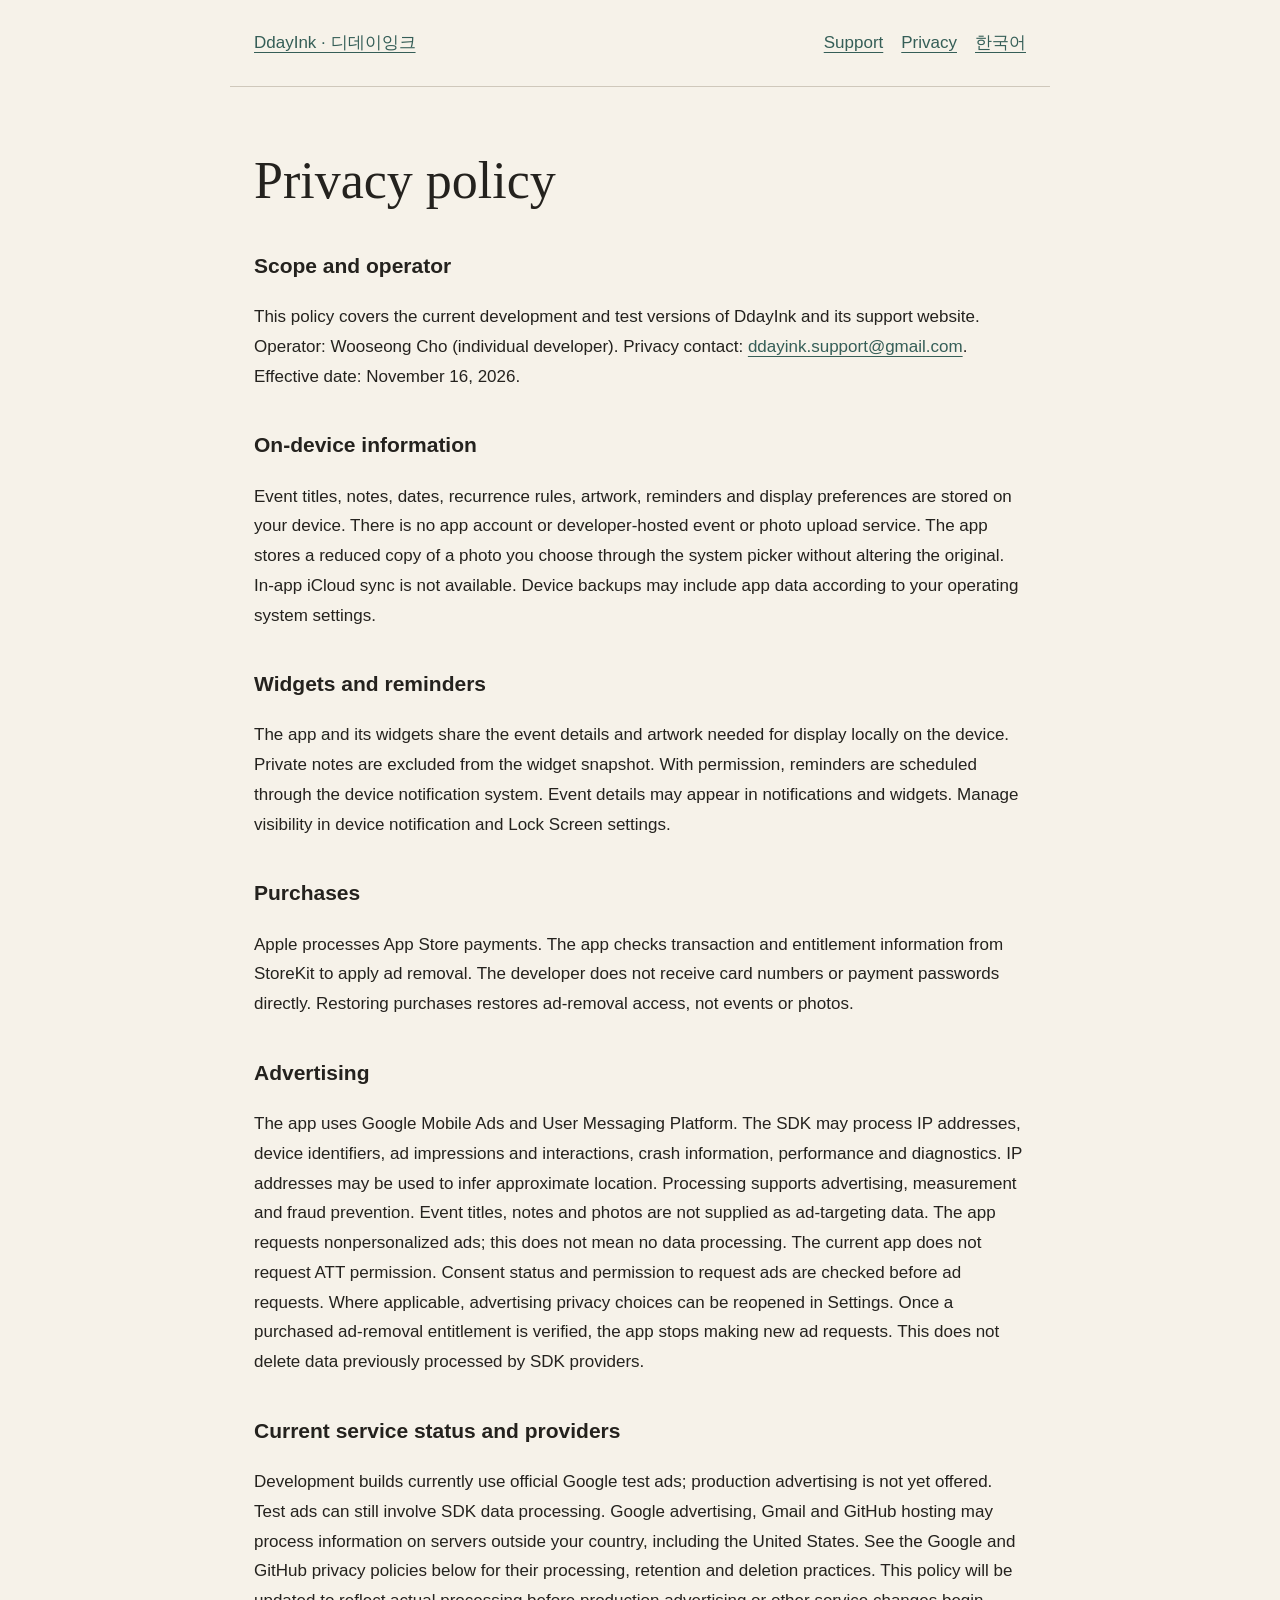
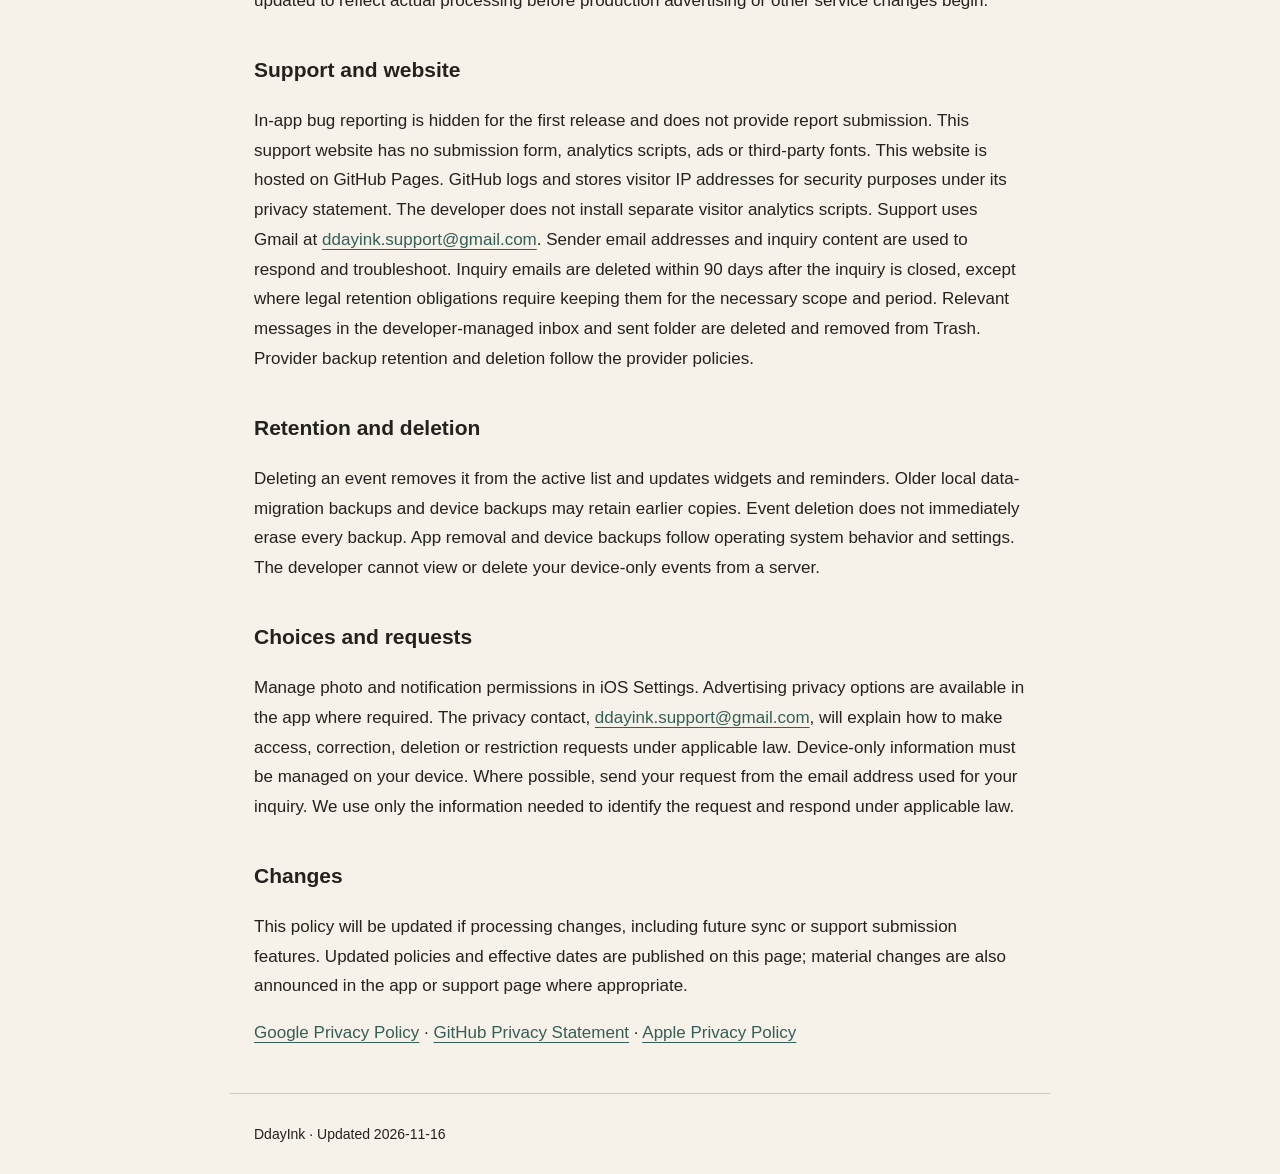
==== privacy-en.html @ 284a309b "Publish DdayInk support and privacy pages" ====
<!doctype html><html lang="en"><head><meta charset="utf-8"><meta name="viewport" content="width=device-width, initial-scale=1"><title>Privacy policy · DdayInk</title><link rel="stylesheet" href="style.css"></head><body><a class="skip" href="#content">Skip to content</a><header><a href="index.html">DdayInk · 디데이잉크</a><nav aria-label="Navigation"><a href="support-en.html">Support</a><a href="privacy-en.html">Privacy</a><a href="support.html" lang="ko">한국어</a></nav></header><main id="content"><h1>Privacy policy</h1><section><h2>Scope and operator</h2><p>This policy covers the current development and test versions of DdayInk and its support website. Operator: Wooseong Cho (individual developer). Privacy contact: <a href="mailto:ddayink.support@gmail.com">ddayink.support@gmail.com</a>. Effective date: November 16, 2026.</p></section><section><h2>On-device information</h2><p>Event titles, notes, dates, recurrence rules, artwork, reminders and display preferences are stored on your device. There is no app account or developer-hosted event or photo upload service. The app stores a reduced copy of a photo you choose through the system picker without altering the original. In-app iCloud sync is not available. Device backups may include app data according to your operating system settings.</p></section><section><h2>Widgets and reminders</h2><p>The app and its widgets share the event details and artwork needed for display locally on the device. Private notes are excluded from the widget snapshot. With permission, reminders are scheduled through the device notification system. Event details may appear in notifications and widgets. Manage visibility in device notification and Lock Screen settings.</p></section><section><h2>Purchases</h2><p>Apple processes App Store payments. The app checks transaction and entitlement information from StoreKit to apply ad removal. The developer does not receive card numbers or payment passwords directly. Restoring purchases restores ad-removal access, not events or photos.</p></section><section><h2>Advertising</h2><p>The app uses Google Mobile Ads and User Messaging Platform. The SDK may process IP addresses, device identifiers, ad impressions and interactions, crash information, performance and diagnostics. IP addresses may be used to infer approximate location. Processing supports advertising, measurement and fraud prevention. Event titles, notes and photos are not supplied as ad-targeting data. The app requests nonpersonalized ads; this does not mean no data processing. The current app does not request ATT permission. Consent status and permission to request ads are checked before ad requests. Where applicable, advertising privacy choices can be reopened in Settings. Once a purchased ad-removal entitlement is verified, the app stops making new ad requests. This does not delete data previously processed by SDK providers.</p></section><section><h2>Current service status and providers</h2><p>Development builds currently use official Google test ads; production advertising is not yet offered. Test ads can still involve SDK data processing. Google advertising, Gmail and GitHub hosting may process information on servers outside your country, including the United States. See the Google and GitHub privacy policies below for their processing, retention and deletion practices. This policy will be updated to reflect actual processing before production advertising or other service changes begin.</p></section><section><h2>Support and website</h2><p>In-app bug reporting is hidden for the first release and does not provide report submission. This support website has no submission form, analytics scripts, ads or third-party fonts. This website is hosted on GitHub Pages. GitHub logs and stores visitor IP addresses for security purposes under its privacy statement. The developer does not install separate visitor analytics scripts. Support uses Gmail at <a href="mailto:ddayink.support@gmail.com">ddayink.support@gmail.com</a>. Sender email addresses and inquiry content are used to respond and troubleshoot. Inquiry emails are deleted within 90 days after the inquiry is closed, except where legal retention obligations require keeping them for the necessary scope and period. Relevant messages in the developer-managed inbox and sent folder are deleted and removed from Trash. Provider backup retention and deletion follow the provider policies.</p></section><section><h2>Retention and deletion</h2><p>Deleting an event removes it from the active list and updates widgets and reminders. Older local data-migration backups and device backups may retain earlier copies. Event deletion does not immediately erase every backup. App removal and device backups follow operating system behavior and settings. The developer cannot view or delete your device-only events from a server.</p></section><section><h2>Choices and requests</h2><p>Manage photo and notification permissions in iOS Settings. Advertising privacy options are available in the app where required. The privacy contact, <a href="mailto:ddayink.support@gmail.com">ddayink.support@gmail.com</a>, will explain how to make access, correction, deletion or restriction requests under applicable law. Device-only information must be managed on your device. Where possible, send your request from the email address used for your inquiry. We use only the information needed to identify the request and respond under applicable law.</p></section><section><h2>Changes</h2><p>This policy will be updated if processing changes, including future sync or support submission features. Updated policies and effective dates are published on this page; material changes are also announced in the app or support page where appropriate.</p></section><p><a href="https://policies.google.com/privacy">Google Privacy Policy</a> · <a href="https://docs.github.com/en/site-policy/privacy-policies/github-general-privacy-statement">GitHub Privacy Statement</a> · <a href="https://www.apple.com/legal/privacy/">Apple Privacy Policy</a></p></main><footer>DdayInk · Updated 2026-11-16</footer></body></html>
---- style.css ----
*{box-sizing:border-box}body{margin:0;background:#f6f2e9;color:#24221e;font:17px/1.75 -apple-system,BlinkMacSystemFont,"Segoe UI",sans-serif}main,header,footer{max-width:820px;margin:auto;padding:28px 24px}header{border-bottom:1px solid #cfc8bb;display:flex;justify-content:space-between;gap:20px;flex-wrap:wrap}a{color:#355e57;text-underline-offset:4px}h1{font-family:Georgia,serif;font-size:clamp(32px,6vw,52px);line-height:1.2;font-weight:500}h2{font-size:21px;margin-top:36px}nav{display:flex;gap:18px;flex-wrap:wrap}.draft{border-left:3px solid #a66042;padding:12px 18px;background:#eee5d7}details{border-bottom:1px solid #cfc8bb;padding:19px 0}summary{font-weight:600;cursor:pointer}footer{font-size:14px;border-top:1px solid #cfc8bb}.skip{position:absolute;left:-9999px}.skip:focus{left:12px;background:white;padding:12px}a:focus-visible,summary:focus-visible{outline:3px solid #a66042;outline-offset:5px}@media(prefers-color-scheme:dark){body{background:#201f1c;color:#eee9df}a{color:#a7cec2}.draft{background:#343027}header,footer,details{border-color:#514d43}}
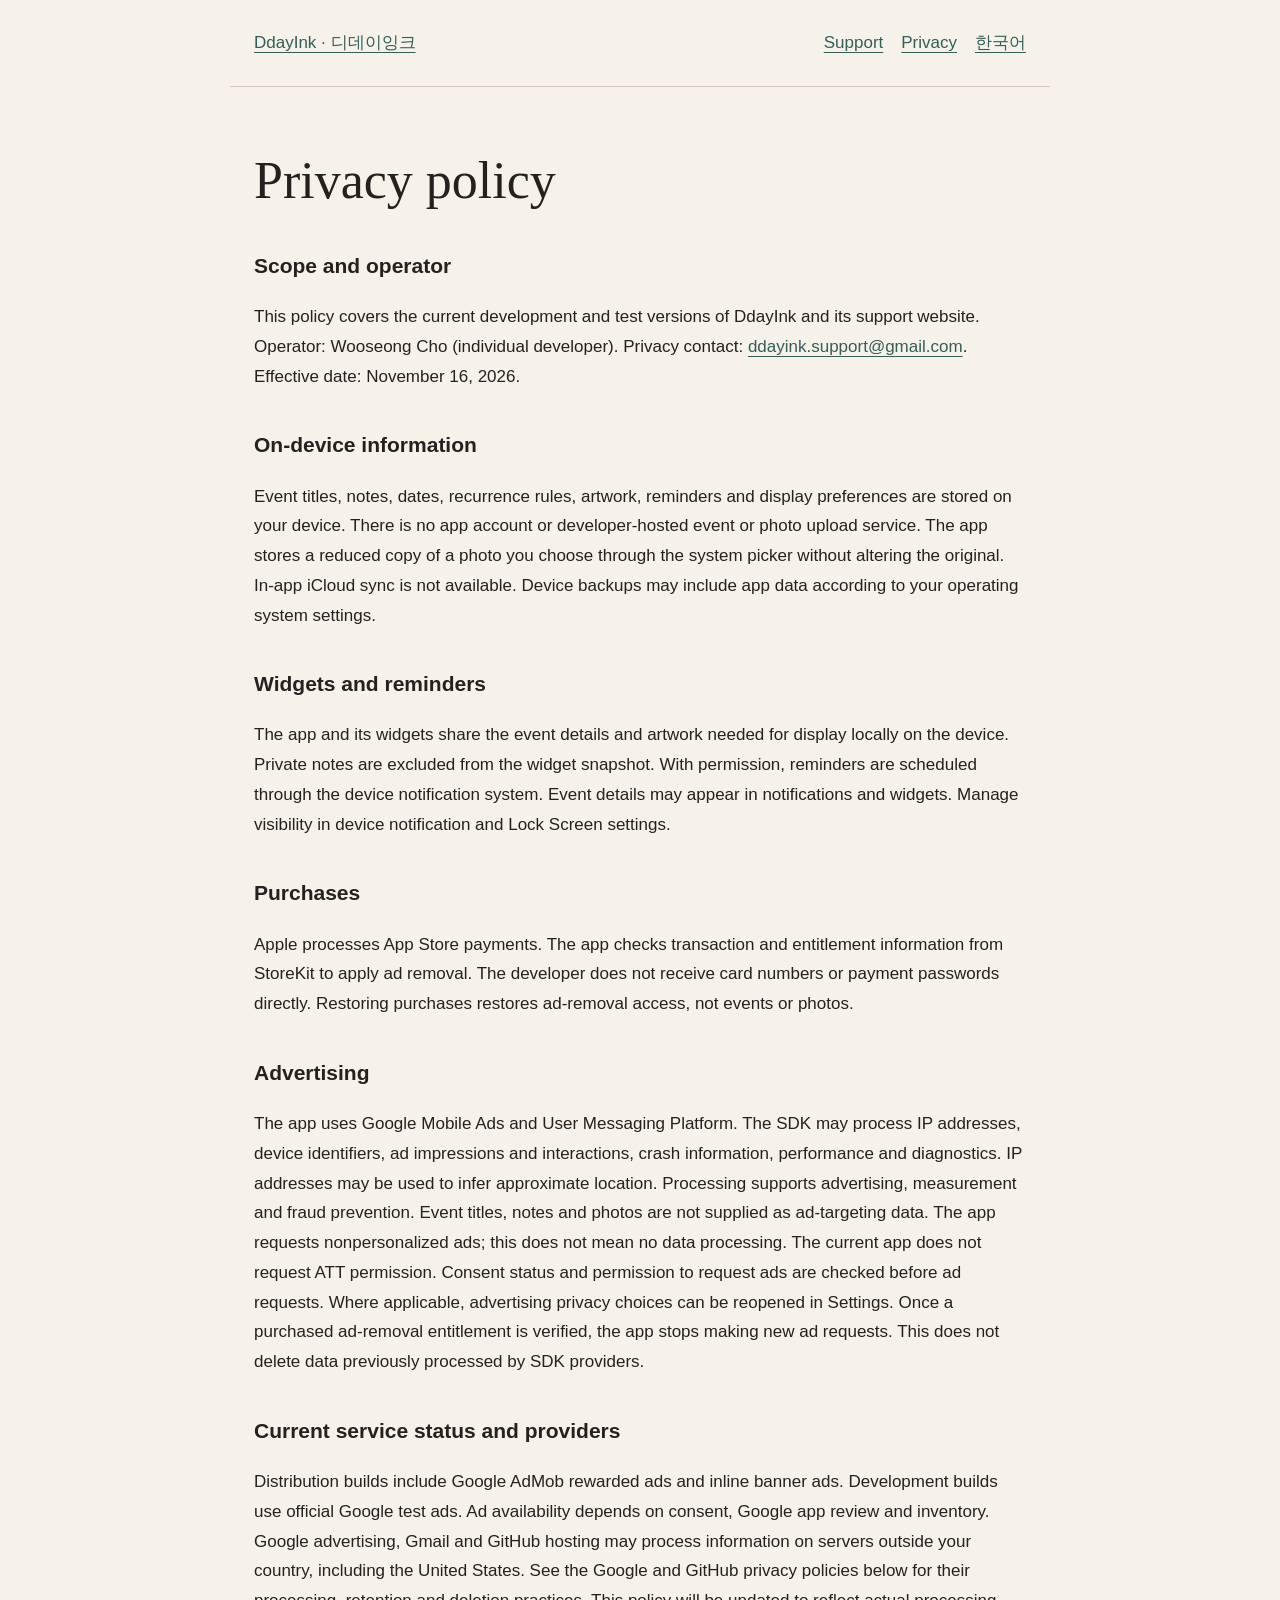
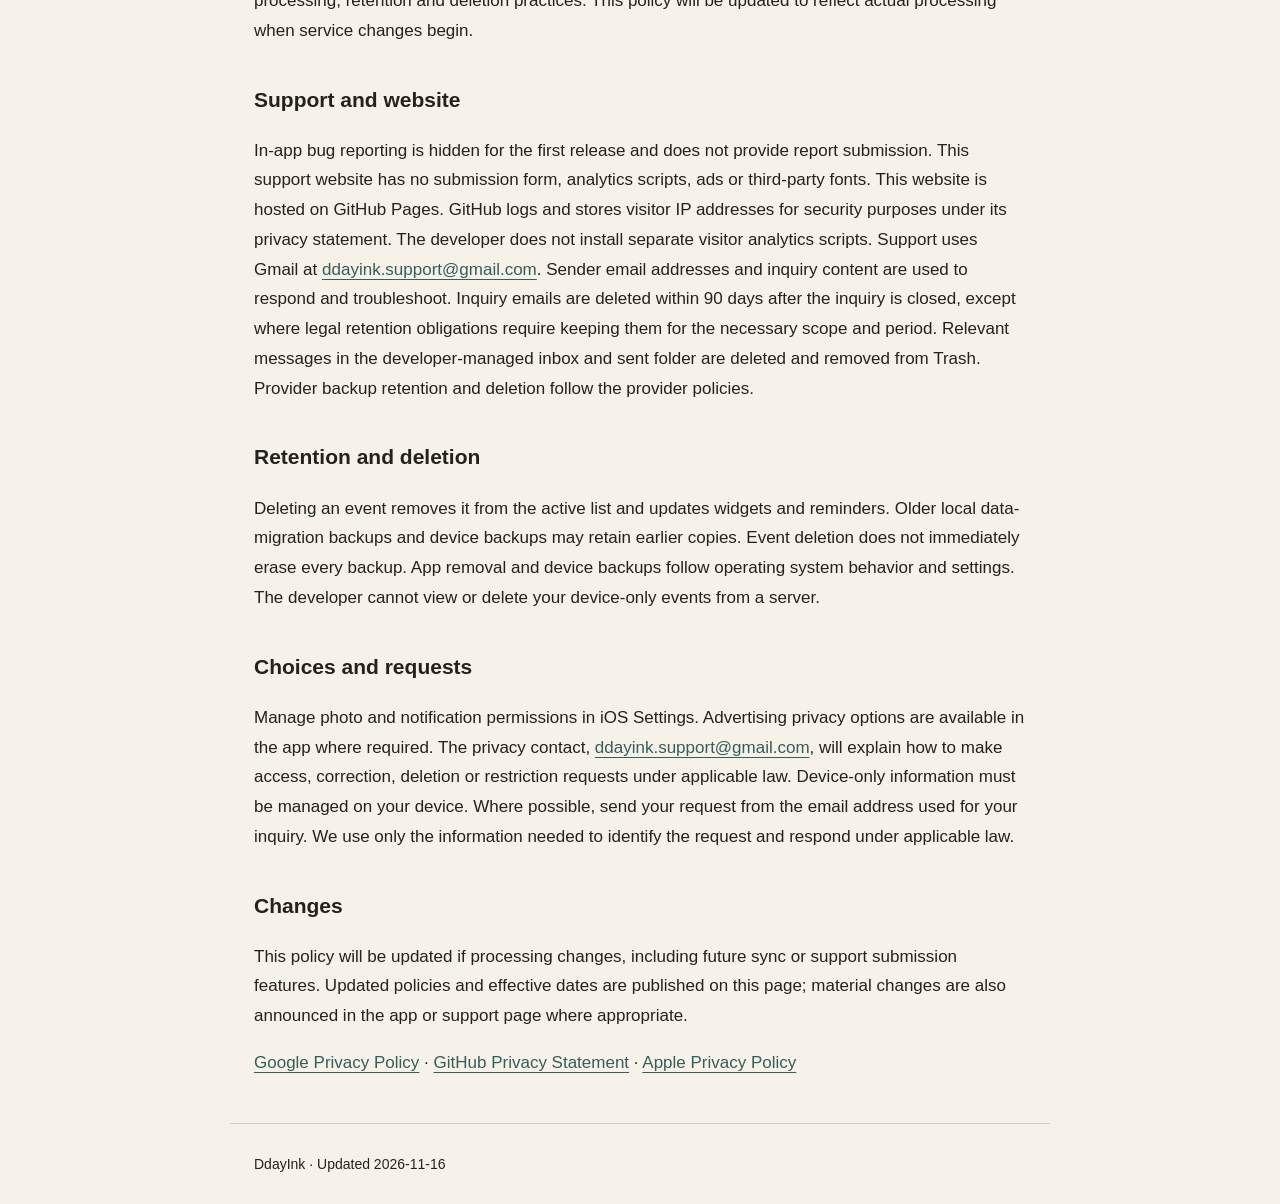
==== commit 0c4b01dd: "Publish AdMob authorization and release privacy policy" ====
--- a/privacy-en.html
+++ b/privacy-en.html
@@ -1 +1 @@
-<!doctype html><html lang="en"><head><meta charset="utf-8"><meta name="viewport" content="width=device-width, initial-scale=1"><title>Privacy policy · DdayInk</title><link rel="stylesheet" href="style.css"></head><body><a class="skip" href="#content">Skip to content</a><header><a href="index.html">DdayInk · 디데이잉크</a><nav aria-label="Navigation"><a href="support-en.html">Support</a><a href="privacy-en.html">Privacy</a><a href="support.html" lang="ko">한국어</a></nav></header><main id="content"><h1>Privacy policy</h1><section><h2>Scope and operator</h2><p>This policy covers the current development and test versions of DdayInk and its support website. Operator: Wooseong Cho (individual developer). Privacy contact: <a href="mailto:ddayink.support@gmail.com">ddayink.support@gmail.com</a>. Effective date: November 16, 2026.</p></section><section><h2>On-device information</h2><p>Event titles, notes, dates, recurrence rules, artwork, reminders and display preferences are stored on your device. There is no app account or developer-hosted event or photo upload service. The app stores a reduced copy of a photo you choose through the system picker without altering the original. In-app iCloud sync is not available. Device backups may include app data according to your operating system settings.</p></section><section><h2>Widgets and reminders</h2><p>The app and its widgets share the event details and artwork needed for display locally on the device. Private notes are excluded from the widget snapshot. With permission, reminders are scheduled through the device notification system. Event details may appear in notifications and widgets. Manage visibility in device notification and Lock Screen settings.</p></section><section><h2>Purchases</h2><p>Apple processes App Store payments. The app checks transaction and entitlement information from StoreKit to apply ad removal. The developer does not receive card numbers or payment passwords directly. Restoring purchases restores ad-removal access, not events or photos.</p></section><section><h2>Advertising</h2><p>The app uses Google Mobile Ads and User Messaging Platform. The SDK may process IP addresses, device identifiers, ad impressions and interactions, crash information, performance and diagnostics. IP addresses may be used to infer approximate location. Processing supports advertising, measurement and fraud prevention. Event titles, notes and photos are not supplied as ad-targeting data. The app requests nonpersonalized ads; this does not mean no data processing. The current app does not request ATT permission. Consent status and permission to request ads are checked before ad requests. Where applicable, advertising privacy choices can be reopened in Settings. Once a purchased ad-removal entitlement is verified, the app stops making new ad requests. This does not delete data previously processed by SDK providers.</p></section><section><h2>Current service status and providers</h2><p>Development builds currently use official Google test ads; production advertising is not yet offered. Test ads can still involve SDK data processing. Google advertising, Gmail and GitHub hosting may process information on servers outside your country, including the United States. See the Google and GitHub privacy policies below for their processing, retention and deletion practices. This policy will be updated to reflect actual processing before production advertising or other service changes begin.</p></section><section><h2>Support and website</h2><p>In-app bug reporting is hidden for the first release and does not provide report submission. This support website has no submission form, analytics scripts, ads or third-party fonts. This website is hosted on GitHub Pages. GitHub logs and stores visitor IP addresses for security purposes under its privacy statement. The developer does not install separate visitor analytics scripts. Support uses Gmail at <a href="mailto:ddayink.support@gmail.com">ddayink.support@gmail.com</a>. Sender email addresses and inquiry content are used to respond and troubleshoot. Inquiry emails are deleted within 90 days after the inquiry is closed, except where legal retention obligations require keeping them for the necessary scope and period. Relevant messages in the developer-managed inbox and sent folder are deleted and removed from Trash. Provider backup retention and deletion follow the provider policies.</p></section><section><h2>Retention and deletion</h2><p>Deleting an event removes it from the active list and updates widgets and reminders. Older local data-migration backups and device backups may retain earlier copies. Event deletion does not immediately erase every backup. App removal and device backups follow operating system behavior and settings. The developer cannot view or delete your device-only events from a server.</p></section><section><h2>Choices and requests</h2><p>Manage photo and notification permissions in iOS Settings. Advertising privacy options are available in the app where required. The privacy contact, <a href="mailto:ddayink.support@gmail.com">ddayink.support@gmail.com</a>, will explain how to make access, correction, deletion or restriction requests under applicable law. Device-only information must be managed on your device. Where possible, send your request from the email address used for your inquiry. We use only the information needed to identify the request and respond under applicable law.</p></section><section><h2>Changes</h2><p>This policy will be updated if processing changes, including future sync or support submission features. Updated policies and effective dates are published on this page; material changes are also announced in the app or support page where appropriate.</p></section><p><a href="https://policies.google.com/privacy">Google Privacy Policy</a> · <a href="https://docs.github.com/en/site-policy/privacy-policies/github-general-privacy-statement">GitHub Privacy Statement</a> · <a href="https://www.apple.com/legal/privacy/">Apple Privacy Policy</a></p></main><footer>DdayInk · Updated 2026-11-16</footer></body></html>+<!doctype html><html lang="en"><head><meta charset="utf-8"><meta name="viewport" content="width=device-width, initial-scale=1"><title>Privacy policy · DdayInk</title><link rel="stylesheet" href="style.css"></head><body><a class="skip" href="#content">Skip to content</a><header><a href="index.html">DdayInk · 디데이잉크</a><nav aria-label="Navigation"><a href="support-en.html">Support</a><a href="privacy-en.html">Privacy</a><a href="support.html" lang="ko">한국어</a></nav></header><main id="content"><h1>Privacy policy</h1><section><h2>Scope and operator</h2><p>This policy covers the current development and test versions of DdayInk and its support website. Operator: Wooseong Cho (individual developer). Privacy contact: <a href="mailto:ddayink.support@gmail.com">ddayink.support@gmail.com</a>. Effective date: November 16, 2026.</p></section><section><h2>On-device information</h2><p>Event titles, notes, dates, recurrence rules, artwork, reminders and display preferences are stored on your device. There is no app account or developer-hosted event or photo upload service. The app stores a reduced copy of a photo you choose through the system picker without altering the original. In-app iCloud sync is not available. Device backups may include app data according to your operating system settings.</p></section><section><h2>Widgets and reminders</h2><p>The app and its widgets share the event details and artwork needed for display locally on the device. Private notes are excluded from the widget snapshot. With permission, reminders are scheduled through the device notification system. Event details may appear in notifications and widgets. Manage visibility in device notification and Lock Screen settings.</p></section><section><h2>Purchases</h2><p>Apple processes App Store payments. The app checks transaction and entitlement information from StoreKit to apply ad removal. The developer does not receive card numbers or payment passwords directly. Restoring purchases restores ad-removal access, not events or photos.</p></section><section><h2>Advertising</h2><p>The app uses Google Mobile Ads and User Messaging Platform. The SDK may process IP addresses, device identifiers, ad impressions and interactions, crash information, performance and diagnostics. IP addresses may be used to infer approximate location. Processing supports advertising, measurement and fraud prevention. Event titles, notes and photos are not supplied as ad-targeting data. The app requests nonpersonalized ads; this does not mean no data processing. The current app does not request ATT permission. Consent status and permission to request ads are checked before ad requests. Where applicable, advertising privacy choices can be reopened in Settings. Once a purchased ad-removal entitlement is verified, the app stops making new ad requests. This does not delete data previously processed by SDK providers.</p></section><section><h2>Current service status and providers</h2><p>Distribution builds include Google AdMob rewarded ads and inline banner ads. Development builds use official Google test ads. Ad availability depends on consent, Google app review and inventory. Google advertising, Gmail and GitHub hosting may process information on servers outside your country, including the United States. See the Google and GitHub privacy policies below for their processing, retention and deletion practices. This policy will be updated to reflect actual processing when service changes begin.</p></section><section><h2>Support and website</h2><p>In-app bug reporting is hidden for the first release and does not provide report submission. This support website has no submission form, analytics scripts, ads or third-party fonts. This website is hosted on GitHub Pages. GitHub logs and stores visitor IP addresses for security purposes under its privacy statement. The developer does not install separate visitor analytics scripts. Support uses Gmail at <a href="mailto:ddayink.support@gmail.com">ddayink.support@gmail.com</a>. Sender email addresses and inquiry content are used to respond and troubleshoot. Inquiry emails are deleted within 90 days after the inquiry is closed, except where legal retention obligations require keeping them for the necessary scope and period. Relevant messages in the developer-managed inbox and sent folder are deleted and removed from Trash. Provider backup retention and deletion follow the provider policies.</p></section><section><h2>Retention and deletion</h2><p>Deleting an event removes it from the active list and updates widgets and reminders. Older local data-migration backups and device backups may retain earlier copies. Event deletion does not immediately erase every backup. App removal and device backups follow operating system behavior and settings. The developer cannot view or delete your device-only events from a server.</p></section><section><h2>Choices and requests</h2><p>Manage photo and notification permissions in iOS Settings. Advertising privacy options are available in the app where required. The privacy contact, <a href="mailto:ddayink.support@gmail.com">ddayink.support@gmail.com</a>, will explain how to make access, correction, deletion or restriction requests under applicable law. Device-only information must be managed on your device. Where possible, send your request from the email address used for your inquiry. We use only the information needed to identify the request and respond under applicable law.</p></section><section><h2>Changes</h2><p>This policy will be updated if processing changes, including future sync or support submission features. Updated policies and effective dates are published on this page; material changes are also announced in the app or support page where appropriate.</p></section><p><a href="https://policies.google.com/privacy">Google Privacy Policy</a> · <a href="https://docs.github.com/en/site-policy/privacy-policies/github-general-privacy-statement">GitHub Privacy Statement</a> · <a href="https://www.apple.com/legal/privacy/">Apple Privacy Policy</a></p></main><footer>DdayInk · Updated 2026-11-16</footer></body></html>
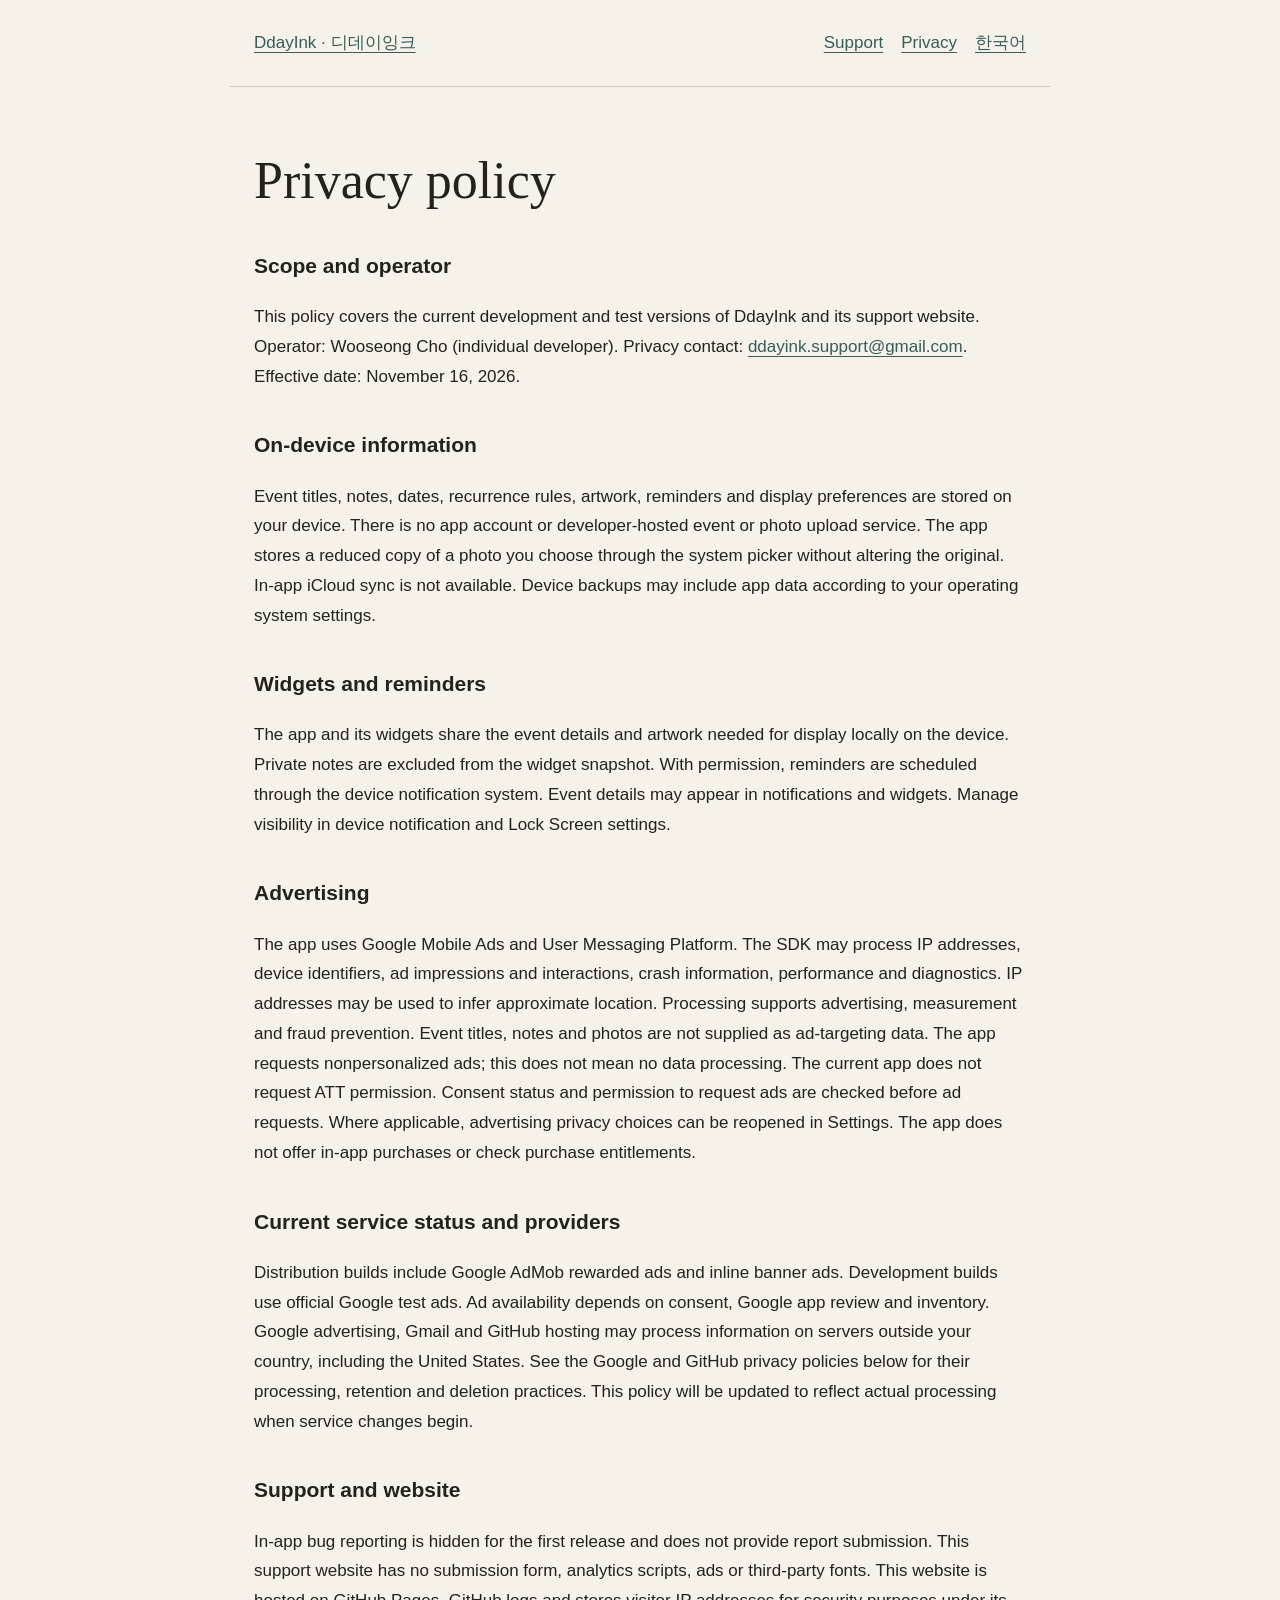
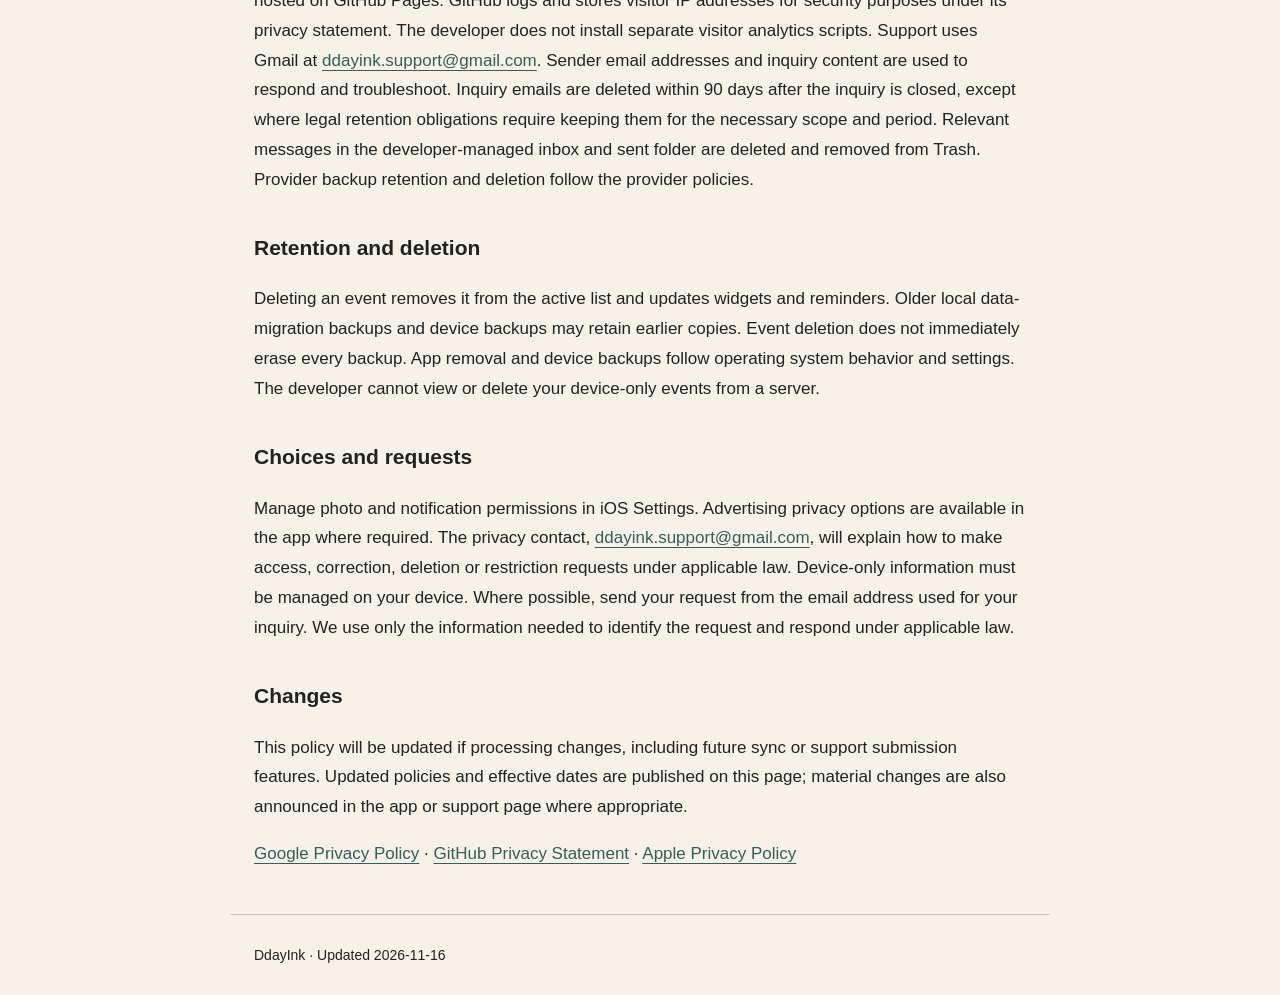
==== commit ea5df6da: "Update ad publisher and ads-only support policy" ====
--- a/privacy-en.html
+++ b/privacy-en.html
@@ -1 +1 @@
-<!doctype html><html lang="en"><head><meta charset="utf-8"><meta name="viewport" content="width=device-width, initial-scale=1"><title>Privacy policy · DdayInk</title><link rel="stylesheet" href="style.css"></head><body><a class="skip" href="#content">Skip to content</a><header><a href="index.html">DdayInk · 디데이잉크</a><nav aria-label="Navigation"><a href="support-en.html">Support</a><a href="privacy-en.html">Privacy</a><a href="support.html" lang="ko">한국어</a></nav></header><main id="content"><h1>Privacy policy</h1><section><h2>Scope and operator</h2><p>This policy covers the current development and test versions of DdayInk and its support website. Operator: Wooseong Cho (individual developer). Privacy contact: <a href="mailto:ddayink.support@gmail.com">ddayink.support@gmail.com</a>. Effective date: November 16, 2026.</p></section><section><h2>On-device information</h2><p>Event titles, notes, dates, recurrence rules, artwork, reminders and display preferences are stored on your device. There is no app account or developer-hosted event or photo upload service. The app stores a reduced copy of a photo you choose through the system picker without altering the original. In-app iCloud sync is not available. Device backups may include app data according to your operating system settings.</p></section><section><h2>Widgets and reminders</h2><p>The app and its widgets share the event details and artwork needed for display locally on the device. Private notes are excluded from the widget snapshot. With permission, reminders are scheduled through the device notification system. Event details may appear in notifications and widgets. Manage visibility in device notification and Lock Screen settings.</p></section><section><h2>Purchases</h2><p>Apple processes App Store payments. The app checks transaction and entitlement information from StoreKit to apply ad removal. The developer does not receive card numbers or payment passwords directly. Restoring purchases restores ad-removal access, not events or photos.</p></section><section><h2>Advertising</h2><p>The app uses Google Mobile Ads and User Messaging Platform. The SDK may process IP addresses, device identifiers, ad impressions and interactions, crash information, performance and diagnostics. IP addresses may be used to infer approximate location. Processing supports advertising, measurement and fraud prevention. Event titles, notes and photos are not supplied as ad-targeting data. The app requests nonpersonalized ads; this does not mean no data processing. The current app does not request ATT permission. Consent status and permission to request ads are checked before ad requests. Where applicable, advertising privacy choices can be reopened in Settings. Once a purchased ad-removal entitlement is verified, the app stops making new ad requests. This does not delete data previously processed by SDK providers.</p></section><section><h2>Current service status and providers</h2><p>Distribution builds include Google AdMob rewarded ads and inline banner ads. Development builds use official Google test ads. Ad availability depends on consent, Google app review and inventory. Google advertising, Gmail and GitHub hosting may process information on servers outside your country, including the United States. See the Google and GitHub privacy policies below for their processing, retention and deletion practices. This policy will be updated to reflect actual processing when service changes begin.</p></section><section><h2>Support and website</h2><p>In-app bug reporting is hidden for the first release and does not provide report submission. This support website has no submission form, analytics scripts, ads or third-party fonts. This website is hosted on GitHub Pages. GitHub logs and stores visitor IP addresses for security purposes under its privacy statement. The developer does not install separate visitor analytics scripts. Support uses Gmail at <a href="mailto:ddayink.support@gmail.com">ddayink.support@gmail.com</a>. Sender email addresses and inquiry content are used to respond and troubleshoot. Inquiry emails are deleted within 90 days after the inquiry is closed, except where legal retention obligations require keeping them for the necessary scope and period. Relevant messages in the developer-managed inbox and sent folder are deleted and removed from Trash. Provider backup retention and deletion follow the provider policies.</p></section><section><h2>Retention and deletion</h2><p>Deleting an event removes it from the active list and updates widgets and reminders. Older local data-migration backups and device backups may retain earlier copies. Event deletion does not immediately erase every backup. App removal and device backups follow operating system behavior and settings. The developer cannot view or delete your device-only events from a server.</p></section><section><h2>Choices and requests</h2><p>Manage photo and notification permissions in iOS Settings. Advertising privacy options are available in the app where required. The privacy contact, <a href="mailto:ddayink.support@gmail.com">ddayink.support@gmail.com</a>, will explain how to make access, correction, deletion or restriction requests under applicable law. Device-only information must be managed on your device. Where possible, send your request from the email address used for your inquiry. We use only the information needed to identify the request and respond under applicable law.</p></section><section><h2>Changes</h2><p>This policy will be updated if processing changes, including future sync or support submission features. Updated policies and effective dates are published on this page; material changes are also announced in the app or support page where appropriate.</p></section><p><a href="https://policies.google.com/privacy">Google Privacy Policy</a> · <a href="https://docs.github.com/en/site-policy/privacy-policies/github-general-privacy-statement">GitHub Privacy Statement</a> · <a href="https://www.apple.com/legal/privacy/">Apple Privacy Policy</a></p></main><footer>DdayInk · Updated 2026-11-16</footer></body></html>+<!doctype html><html lang="en"><head><meta charset="utf-8"><meta name="viewport" content="width=device-width, initial-scale=1"><title>Privacy policy · DdayInk</title><link rel="stylesheet" href="style.css"></head><body><a class="skip" href="#content">Skip to content</a><header><a href="index.html">DdayInk · 디데이잉크</a><nav aria-label="Navigation"><a href="support-en.html">Support</a><a href="privacy-en.html">Privacy</a><a href="support.html" lang="ko">한국어</a></nav></header><main id="content"><h1>Privacy policy</h1><section><h2>Scope and operator</h2><p>This policy covers the current development and test versions of DdayInk and its support website. Operator: Wooseong Cho (individual developer). Privacy contact: <a href="mailto:ddayink.support@gmail.com">ddayink.support@gmail.com</a>. Effective date: November 16, 2026.</p></section><section><h2>On-device information</h2><p>Event titles, notes, dates, recurrence rules, artwork, reminders and display preferences are stored on your device. There is no app account or developer-hosted event or photo upload service. The app stores a reduced copy of a photo you choose through the system picker without altering the original. In-app iCloud sync is not available. Device backups may include app data according to your operating system settings.</p></section><section><h2>Widgets and reminders</h2><p>The app and its widgets share the event details and artwork needed for display locally on the device. Private notes are excluded from the widget snapshot. With permission, reminders are scheduled through the device notification system. Event details may appear in notifications and widgets. Manage visibility in device notification and Lock Screen settings.</p></section><section><h2>Advertising</h2><p>The app uses Google Mobile Ads and User Messaging Platform. The SDK may process IP addresses, device identifiers, ad impressions and interactions, crash information, performance and diagnostics. IP addresses may be used to infer approximate location. Processing supports advertising, measurement and fraud prevention. Event titles, notes and photos are not supplied as ad-targeting data. The app requests nonpersonalized ads; this does not mean no data processing. The current app does not request ATT permission. Consent status and permission to request ads are checked before ad requests. Where applicable, advertising privacy choices can be reopened in Settings. The app does not offer in-app purchases or check purchase entitlements.</p></section><section><h2>Current service status and providers</h2><p>Distribution builds include Google AdMob rewarded ads and inline banner ads. Development builds use official Google test ads. Ad availability depends on consent, Google app review and inventory. Google advertising, Gmail and GitHub hosting may process information on servers outside your country, including the United States. See the Google and GitHub privacy policies below for their processing, retention and deletion practices. This policy will be updated to reflect actual processing when service changes begin.</p></section><section><h2>Support and website</h2><p>In-app bug reporting is hidden for the first release and does not provide report submission. This support website has no submission form, analytics scripts, ads or third-party fonts. This website is hosted on GitHub Pages. GitHub logs and stores visitor IP addresses for security purposes under its privacy statement. The developer does not install separate visitor analytics scripts. Support uses Gmail at <a href="mailto:ddayink.support@gmail.com">ddayink.support@gmail.com</a>. Sender email addresses and inquiry content are used to respond and troubleshoot. Inquiry emails are deleted within 90 days after the inquiry is closed, except where legal retention obligations require keeping them for the necessary scope and period. Relevant messages in the developer-managed inbox and sent folder are deleted and removed from Trash. Provider backup retention and deletion follow the provider policies.</p></section><section><h2>Retention and deletion</h2><p>Deleting an event removes it from the active list and updates widgets and reminders. Older local data-migration backups and device backups may retain earlier copies. Event deletion does not immediately erase every backup. App removal and device backups follow operating system behavior and settings. The developer cannot view or delete your device-only events from a server.</p></section><section><h2>Choices and requests</h2><p>Manage photo and notification permissions in iOS Settings. Advertising privacy options are available in the app where required. The privacy contact, <a href="mailto:ddayink.support@gmail.com">ddayink.support@gmail.com</a>, will explain how to make access, correction, deletion or restriction requests under applicable law. Device-only information must be managed on your device. Where possible, send your request from the email address used for your inquiry. We use only the information needed to identify the request and respond under applicable law.</p></section><section><h2>Changes</h2><p>This policy will be updated if processing changes, including future sync or support submission features. Updated policies and effective dates are published on this page; material changes are also announced in the app or support page where appropriate.</p></section><p><a href="https://policies.google.com/privacy">Google Privacy Policy</a> · <a href="https://docs.github.com/en/site-policy/privacy-policies/github-general-privacy-statement">GitHub Privacy Statement</a> · <a href="https://www.apple.com/legal/privacy/">Apple Privacy Policy</a></p></main><footer>DdayInk · Updated 2026-11-16</footer></body></html>
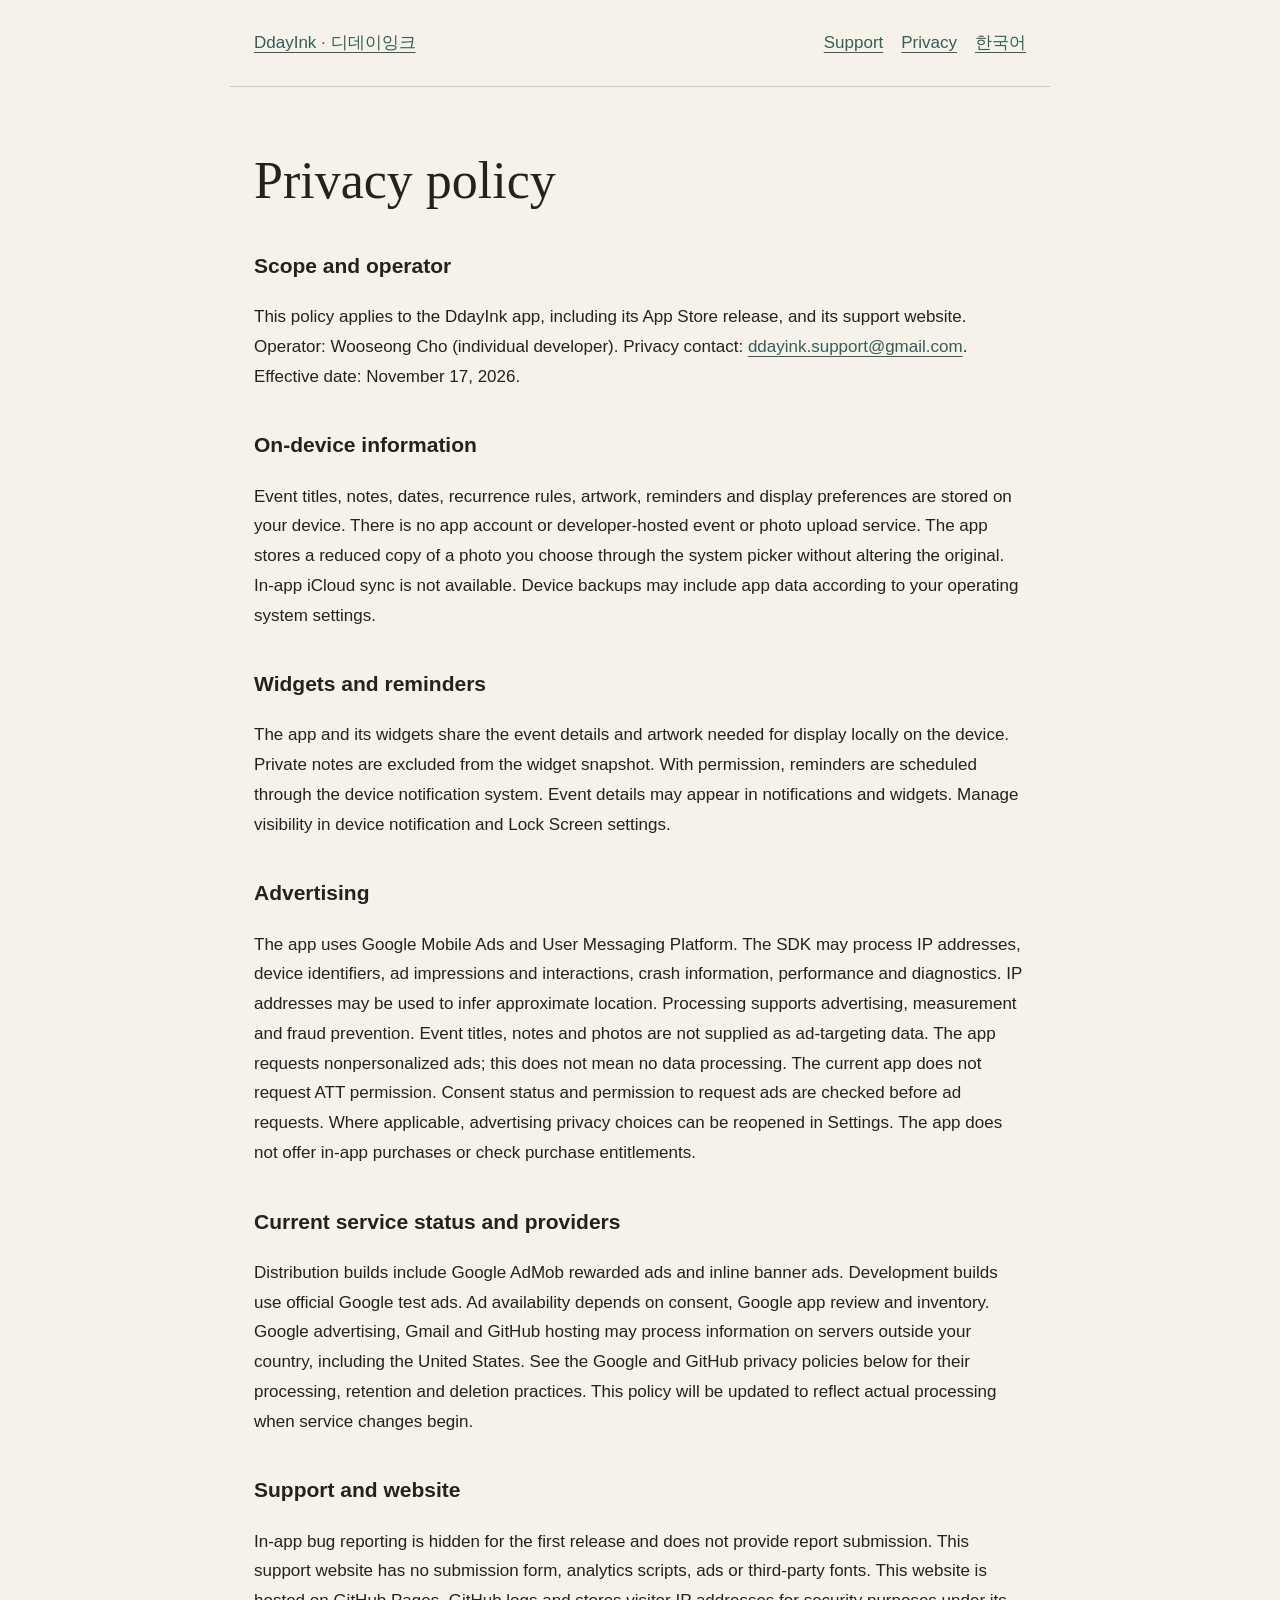
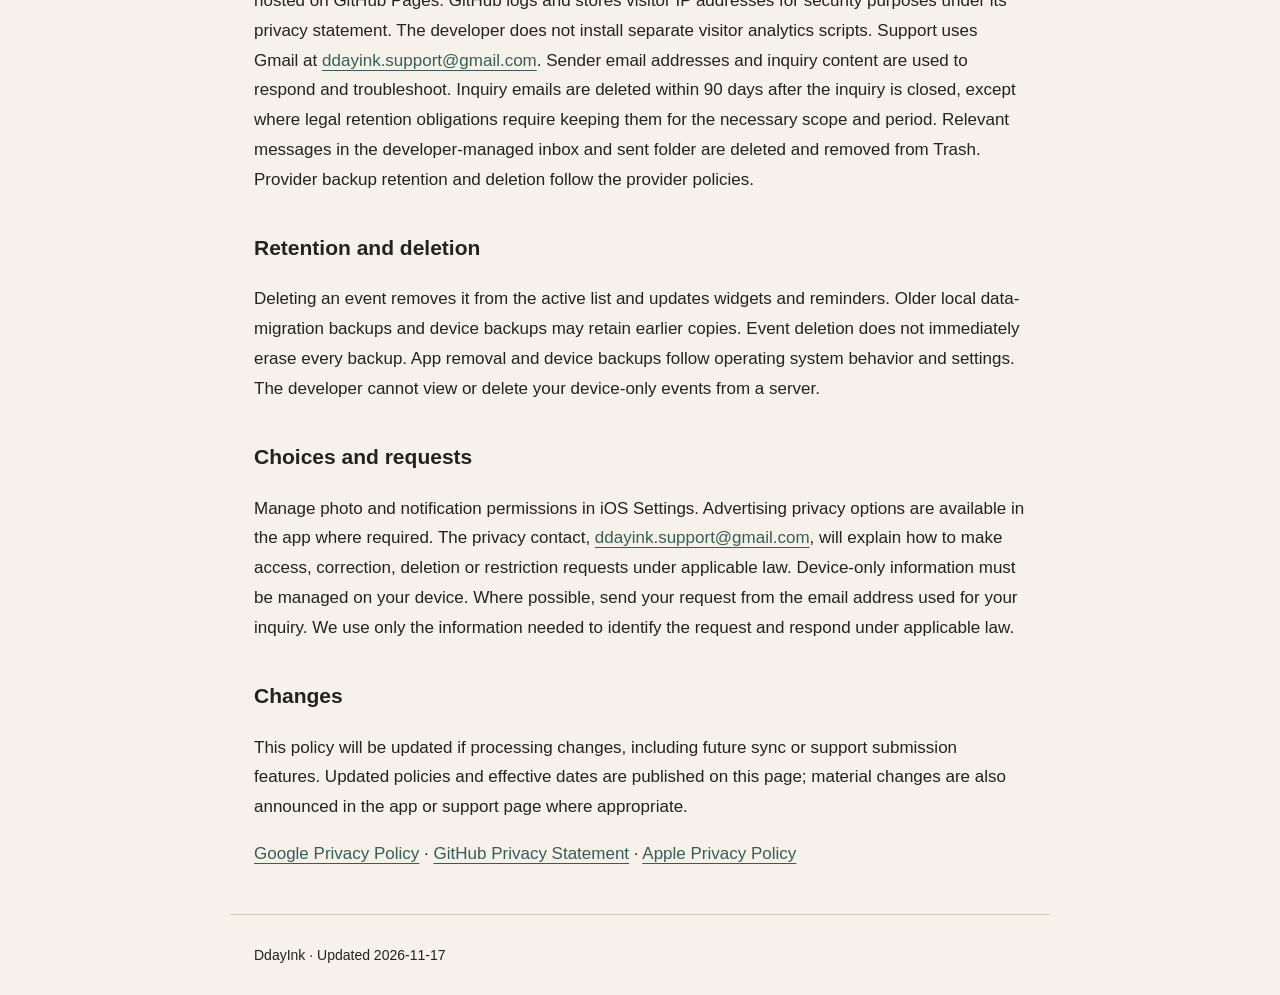
==== commit 7bbb2c2c: "Clarify English privacy policy scope for App Store release" ====
--- a/privacy-en.html
+++ b/privacy-en.html
@@ -1 +1 @@
-<!doctype html><html lang="en"><head><meta charset="utf-8"><meta name="viewport" content="width=device-width, initial-scale=1"><title>Privacy policy · DdayInk</title><link rel="stylesheet" href="style.css"></head><body><a class="skip" href="#content">Skip to content</a><header><a href="index.html">DdayInk · 디데이잉크</a><nav aria-label="Navigation"><a href="support-en.html">Support</a><a href="privacy-en.html">Privacy</a><a href="support.html" lang="ko">한국어</a></nav></header><main id="content"><h1>Privacy policy</h1><section><h2>Scope and operator</h2><p>This policy covers the current development and test versions of DdayInk and its support website. Operator: Wooseong Cho (individual developer). Privacy contact: <a href="mailto:ddayink.support@gmail.com">ddayink.support@gmail.com</a>. Effective date: November 16, 2026.</p></section><section><h2>On-device information</h2><p>Event titles, notes, dates, recurrence rules, artwork, reminders and display preferences are stored on your device. There is no app account or developer-hosted event or photo upload service. The app stores a reduced copy of a photo you choose through the system picker without altering the original. In-app iCloud sync is not available. Device backups may include app data according to your operating system settings.</p></section><section><h2>Widgets and reminders</h2><p>The app and its widgets share the event details and artwork needed for display locally on the device. Private notes are excluded from the widget snapshot. With permission, reminders are scheduled through the device notification system. Event details may appear in notifications and widgets. Manage visibility in device notification and Lock Screen settings.</p></section><section><h2>Advertising</h2><p>The app uses Google Mobile Ads and User Messaging Platform. The SDK may process IP addresses, device identifiers, ad impressions and interactions, crash information, performance and diagnostics. IP addresses may be used to infer approximate location. Processing supports advertising, measurement and fraud prevention. Event titles, notes and photos are not supplied as ad-targeting data. The app requests nonpersonalized ads; this does not mean no data processing. The current app does not request ATT permission. Consent status and permission to request ads are checked before ad requests. Where applicable, advertising privacy choices can be reopened in Settings. The app does not offer in-app purchases or check purchase entitlements.</p></section><section><h2>Current service status and providers</h2><p>Distribution builds include Google AdMob rewarded ads and inline banner ads. Development builds use official Google test ads. Ad availability depends on consent, Google app review and inventory. Google advertising, Gmail and GitHub hosting may process information on servers outside your country, including the United States. See the Google and GitHub privacy policies below for their processing, retention and deletion practices. This policy will be updated to reflect actual processing when service changes begin.</p></section><section><h2>Support and website</h2><p>In-app bug reporting is hidden for the first release and does not provide report submission. This support website has no submission form, analytics scripts, ads or third-party fonts. This website is hosted on GitHub Pages. GitHub logs and stores visitor IP addresses for security purposes under its privacy statement. The developer does not install separate visitor analytics scripts. Support uses Gmail at <a href="mailto:ddayink.support@gmail.com">ddayink.support@gmail.com</a>. Sender email addresses and inquiry content are used to respond and troubleshoot. Inquiry emails are deleted within 90 days after the inquiry is closed, except where legal retention obligations require keeping them for the necessary scope and period. Relevant messages in the developer-managed inbox and sent folder are deleted and removed from Trash. Provider backup retention and deletion follow the provider policies.</p></section><section><h2>Retention and deletion</h2><p>Deleting an event removes it from the active list and updates widgets and reminders. Older local data-migration backups and device backups may retain earlier copies. Event deletion does not immediately erase every backup. App removal and device backups follow operating system behavior and settings. The developer cannot view or delete your device-only events from a server.</p></section><section><h2>Choices and requests</h2><p>Manage photo and notification permissions in iOS Settings. Advertising privacy options are available in the app where required. The privacy contact, <a href="mailto:ddayink.support@gmail.com">ddayink.support@gmail.com</a>, will explain how to make access, correction, deletion or restriction requests under applicable law. Device-only information must be managed on your device. Where possible, send your request from the email address used for your inquiry. We use only the information needed to identify the request and respond under applicable law.</p></section><section><h2>Changes</h2><p>This policy will be updated if processing changes, including future sync or support submission features. Updated policies and effective dates are published on this page; material changes are also announced in the app or support page where appropriate.</p></section><p><a href="https://policies.google.com/privacy">Google Privacy Policy</a> · <a href="https://docs.github.com/en/site-policy/privacy-policies/github-general-privacy-statement">GitHub Privacy Statement</a> · <a href="https://www.apple.com/legal/privacy/">Apple Privacy Policy</a></p></main><footer>DdayInk · Updated 2026-11-16</footer></body></html>+<!doctype html><html lang="en"><head><meta charset="utf-8"><meta name="viewport" content="width=device-width, initial-scale=1"><title>Privacy policy · DdayInk</title><link rel="stylesheet" href="style.css"></head><body><a class="skip" href="#content">Skip to content</a><header><a href="index.html">DdayInk · 디데이잉크</a><nav aria-label="Navigation"><a href="support-en.html">Support</a><a href="privacy-en.html">Privacy</a><a href="support.html" lang="ko">한국어</a></nav></header><main id="content"><h1>Privacy policy</h1><section><h2>Scope and operator</h2><p>This policy applies to the DdayInk app, including its App Store release, and its support website. Operator: Wooseong Cho (individual developer). Privacy contact: <a href="mailto:ddayink.support@gmail.com">ddayink.support@gmail.com</a>. Effective date: November 17, 2026.</p></section><section><h2>On-device information</h2><p>Event titles, notes, dates, recurrence rules, artwork, reminders and display preferences are stored on your device. There is no app account or developer-hosted event or photo upload service. The app stores a reduced copy of a photo you choose through the system picker without altering the original. In-app iCloud sync is not available. Device backups may include app data according to your operating system settings.</p></section><section><h2>Widgets and reminders</h2><p>The app and its widgets share the event details and artwork needed for display locally on the device. Private notes are excluded from the widget snapshot. With permission, reminders are scheduled through the device notification system. Event details may appear in notifications and widgets. Manage visibility in device notification and Lock Screen settings.</p></section><section><h2>Advertising</h2><p>The app uses Google Mobile Ads and User Messaging Platform. The SDK may process IP addresses, device identifiers, ad impressions and interactions, crash information, performance and diagnostics. IP addresses may be used to infer approximate location. Processing supports advertising, measurement and fraud prevention. Event titles, notes and photos are not supplied as ad-targeting data. The app requests nonpersonalized ads; this does not mean no data processing. The current app does not request ATT permission. Consent status and permission to request ads are checked before ad requests. Where applicable, advertising privacy choices can be reopened in Settings. The app does not offer in-app purchases or check purchase entitlements.</p></section><section><h2>Current service status and providers</h2><p>Distribution builds include Google AdMob rewarded ads and inline banner ads. Development builds use official Google test ads. Ad availability depends on consent, Google app review and inventory. Google advertising, Gmail and GitHub hosting may process information on servers outside your country, including the United States. See the Google and GitHub privacy policies below for their processing, retention and deletion practices. This policy will be updated to reflect actual processing when service changes begin.</p></section><section><h2>Support and website</h2><p>In-app bug reporting is hidden for the first release and does not provide report submission. This support website has no submission form, analytics scripts, ads or third-party fonts. This website is hosted on GitHub Pages. GitHub logs and stores visitor IP addresses for security purposes under its privacy statement. The developer does not install separate visitor analytics scripts. Support uses Gmail at <a href="mailto:ddayink.support@gmail.com">ddayink.support@gmail.com</a>. Sender email addresses and inquiry content are used to respond and troubleshoot. Inquiry emails are deleted within 90 days after the inquiry is closed, except where legal retention obligations require keeping them for the necessary scope and period. Relevant messages in the developer-managed inbox and sent folder are deleted and removed from Trash. Provider backup retention and deletion follow the provider policies.</p></section><section><h2>Retention and deletion</h2><p>Deleting an event removes it from the active list and updates widgets and reminders. Older local data-migration backups and device backups may retain earlier copies. Event deletion does not immediately erase every backup. App removal and device backups follow operating system behavior and settings. The developer cannot view or delete your device-only events from a server.</p></section><section><h2>Choices and requests</h2><p>Manage photo and notification permissions in iOS Settings. Advertising privacy options are available in the app where required. The privacy contact, <a href="mailto:ddayink.support@gmail.com">ddayink.support@gmail.com</a>, will explain how to make access, correction, deletion or restriction requests under applicable law. Device-only information must be managed on your device. Where possible, send your request from the email address used for your inquiry. We use only the information needed to identify the request and respond under applicable law.</p></section><section><h2>Changes</h2><p>This policy will be updated if processing changes, including future sync or support submission features. Updated policies and effective dates are published on this page; material changes are also announced in the app or support page where appropriate.</p></section><p><a href="https://policies.google.com/privacy">Google Privacy Policy</a> · <a href="https://docs.github.com/en/site-policy/privacy-policies/github-general-privacy-statement">GitHub Privacy Statement</a> · <a href="https://www.apple.com/legal/privacy/">Apple Privacy Policy</a></p></main><footer>DdayInk · Updated 2026-11-17</footer></body></html>
